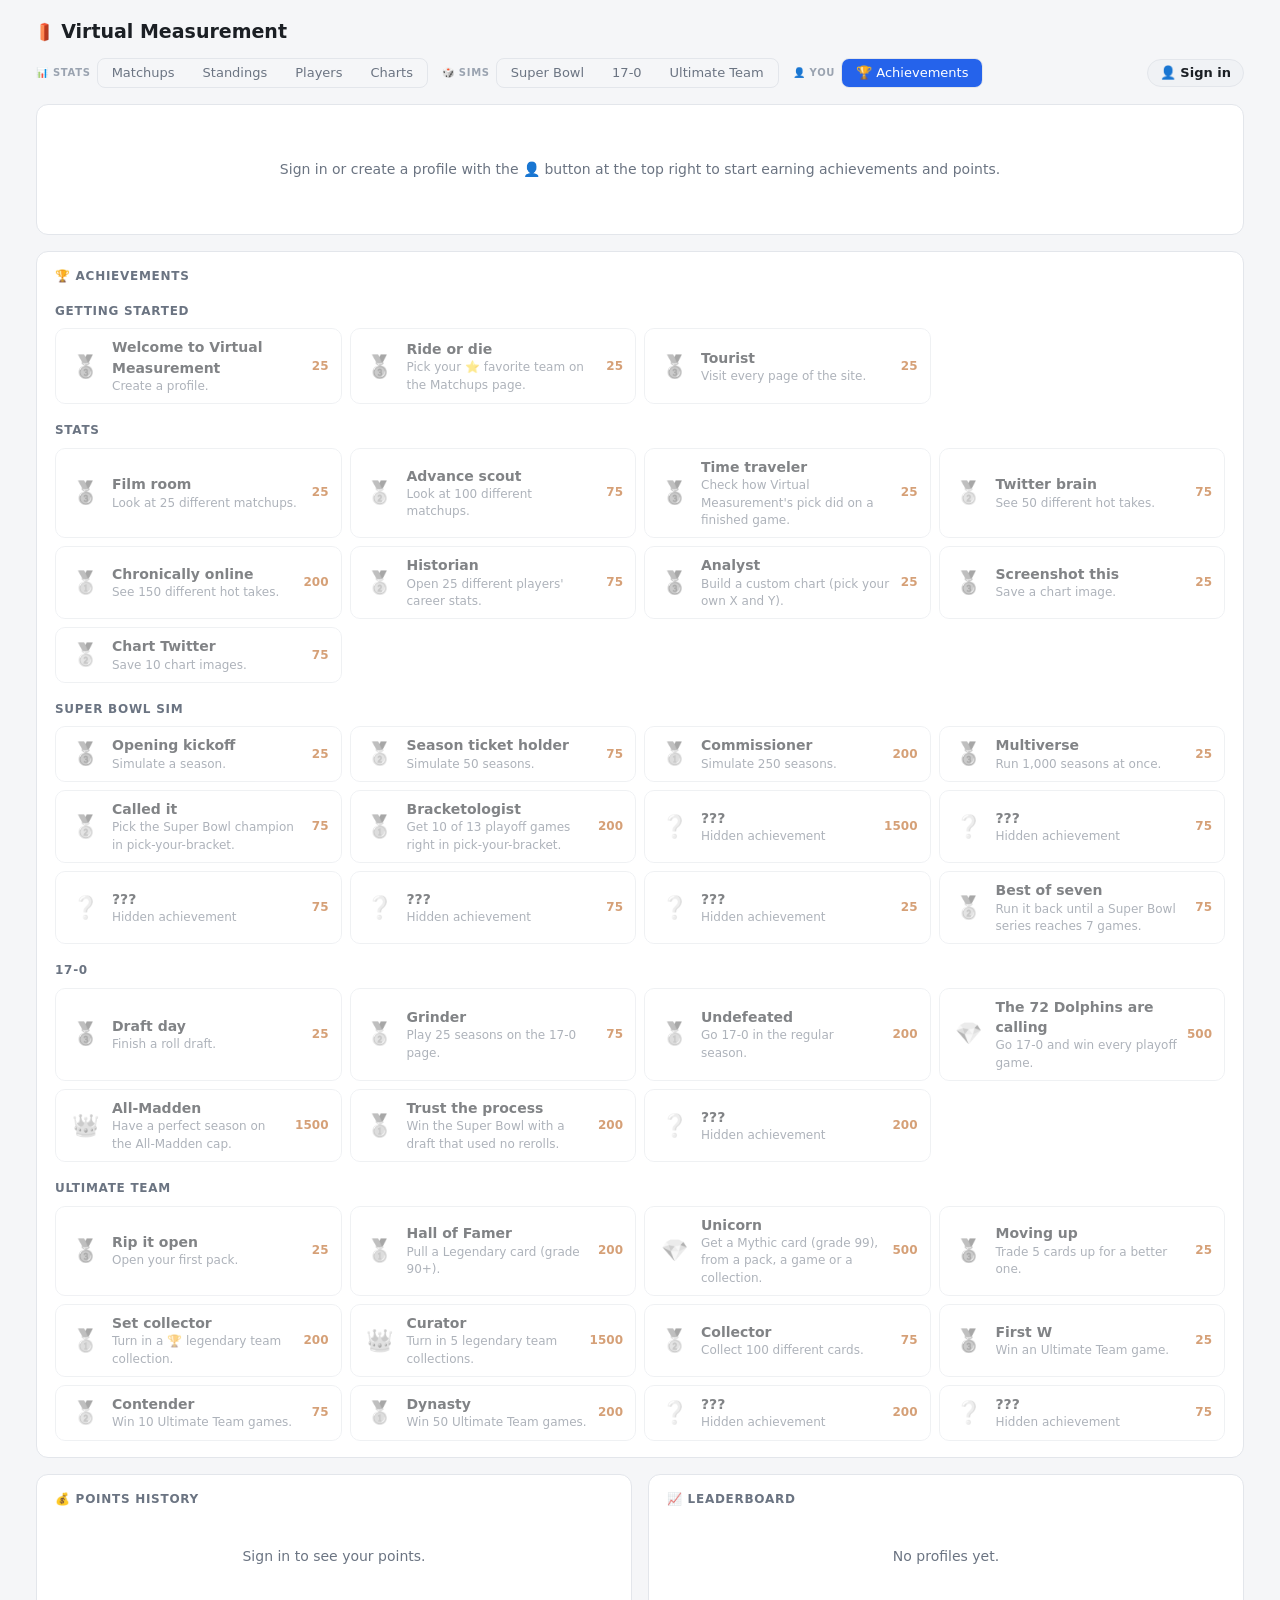
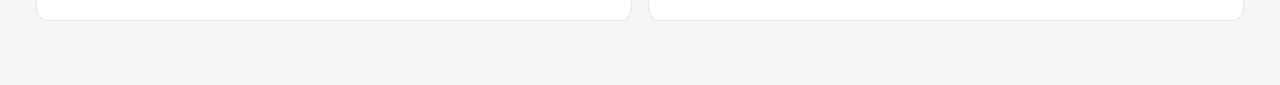
==== testnfl/app/achievements.html @ 1aec9056 "Initial Commit" ====
<!doctype html>
<html lang="en">
<head>
<meta charset="utf-8">
<meta name="viewport" content="width=device-width, initial-scale=1">
<title>Achievements · Virtual Measurement</title>
<link rel="icon" type="image/png" href="pylon.png">
<link rel="stylesheet" href="common.css">
<script src="achievements.js"></script>
<script src="profile.js"></script>
<style>
  [hidden] { display: none !important; }
  .sum { display: grid; grid-template-columns: repeat(auto-fit, minmax(170px, 1fr)); gap: 10px; }
  .tile { background: var(--soft); border-radius: 10px; padding: 10px 14px; }
  .tile .k { font-size: 11px; text-transform: uppercase; letter-spacing: .05em; color: var(--muted); }
  .tile .v { font-size: 24px; font-weight: 800; font-variant-numeric: tabular-nums; }
  .tile .v.gold { color: var(--gold); }
  .grp h3 { font-size: 12px; text-transform: uppercase; letter-spacing: .06em; color: var(--muted); margin: 18px 0 8px; }
  .achs { display: grid; grid-template-columns: repeat(auto-fill, minmax(250px, 1fr)); gap: 8px; }
  .ach { display: grid; grid-template-columns: 34px minmax(0, 1fr) auto; gap: 10px; align-items: center; border: 1px solid var(--border); border-radius: 10px; padding: 8px 12px; }
  .ach .ic { font-size: 22px; text-align: center; }
  .ach .n { font-weight: 750; } .ach .d { font-size: 12px; color: var(--muted); }
  .ach .p { font-size: 12px; font-weight: 750; color: var(--gold); white-space: nowrap; }
  .ach.locked { opacity: .55; } .ach.locked .ic { filter: grayscale(1); }
  .ach.got { border-color: color-mix(in srgb, var(--gold) 60%, transparent); background: color-mix(in srgb, var(--gold) 6%, transparent); }
  .bar { height: 5px; background: var(--border); border-radius: 3px; overflow: hidden; margin-top: 4px; } .bar > div { height: 100%; background: var(--accent); }
  .ledger, .board { width: 100%; border-collapse: collapse; font-size: 13px; }
  .ledger td, .ledger th, .board td, .board th { padding: 5px 6px; border-bottom: 1px solid var(--border); text-align: left; }
  .ledger th, .board th { font-size: 11px; text-transform: uppercase; letter-spacing: .05em; color: var(--muted); }
  .ledger td.num, .board td.num { text-align: right; font-variant-numeric: tabular-nums; }
  .plus { color: var(--win); font-weight: 700; } .minus { color: var(--loss); font-weight: 700; }
  .board tr.me td { font-weight: 800; background: color-mix(in srgb, var(--accent) 8%, transparent); }
  .cols2 { display: grid; grid-template-columns: 1fr 1fr; gap: 16px; } @media (max-width: 900px) { .cols2 { grid-template-columns: 1fr; } }
  .empty { padding: 24px; text-align: center; color: var(--muted); }
</style>
</head>
<body>
<main>
  <header>
    <h1><img src="pylon.png" alt="">Virtual Measurement</h1>
    <nav class="navs"><span class="ngrp"><span class="nlbl">📊 Stats</span><span class="nav"><a href="index.html">Matchups</a><a href="standings.html">Standings</a><a href="players.html">Players</a><a href="charts.html">Charts</a></span></span><span class="ngrp"><span class="nlbl">🎲 Sims</span><span class="nav"><a href="superbowl.html">Super Bowl</a><a href="perfect.html">17-0</a><a href="ultimate.html">Ultimate Team</a></span></span><span class="ngrp"><span class="nlbl">👤 You</span><span class="nav"><a href="achievements.html" class="on">🏆 Achievements</a></span></span></nav>
  </header>

  <div class="panel" id="who"></div>
  <div class="panel" id="list"></div>
  <div class="cols2">
    <div class="panel"><h2>💰 Points history</h2><div id="ledger"></div></div>
    <div class="panel"><h2>📈 Leaderboard</h2><div id="board"></div></div>
  </div>
</main>

<script>
const $ = id => document.getElementById(id);
const A = window.VM_ACHIEVEMENTS;
const esc = s => String(s).replace(/[&<>"]/g, c => ({ '&': '&amp;', '<': '&lt;', '>': '&gt;', '"': '&quot;' }[c]));
const when = iso => new Date(iso).toLocaleDateString(undefined, { month: 'short', day: 'numeric', year: 'numeric' });
async function draw() {
  if (!location.protocol.startsWith('http')) { $('who').innerHTML = '<p class="empty">Achievements need the server: open the site with start.bat.</p>'; return; }
  const id = VM.profile();
  const [list, mine] = await Promise.all([
    fetch('/api/profiles').then(r => r.json()).then(r => r.profiles || []).catch(() => []),
    id ? fetch('/api/profiles/' + id).then(r => r.json()).then(r => (r.ok ? r.profile : null)).catch(() => null) : null,
  ]);
  const total = A.LIST.reduce((a, x) => a + x.pts, 0);
  // the leaderboard (points earned, so spending on packs doesn't drop you down)
  $('board').innerHTML = list.length ? `<table class="board"><tr><th>#</th><th>Profile</th><th class="num">Achievements</th><th class="num">Earned</th></tr>` +
    list.map((p, i) => `<tr class="${p.id === id ? 'me' : ''}"><td>${i + 1}</td><td>${esc(p.name)}</td><td class="num">${p.unlocked} / ${A.LIST.length}</td><td class="num">${p.earned.toLocaleString()}</td></tr>`).join('') + '</table>'
    : '<p class="empty">No profiles yet.</p>';
  if (!mine) {
    $('who').innerHTML = '<p class="empty">Sign in or create a profile with the 👤 button at the top right to start earning achievements and points.</p>';
    $('ledger').innerHTML = '<p class="empty">Sign in to see your points.</p>';
    drawList(null); return;
  }
  const earned = mine.ledger.filter(l => l.pts > 0 && !l.sale).reduce((a, l) => a + l.pts, 0);
  $('who').innerHTML = `<h2>👤 ${esc(mine.name)}</h2><div class="sum">
    <div class="tile"><div class="k">Points to spend</div><div class="v gold">${mine.balance.toLocaleString()}</div></div>
    <div class="tile"><div class="k">Points earned</div><div class="v">${earned.toLocaleString()}</div></div>
    <div class="tile"><div class="k">Achievements</div><div class="v">${Object.keys(mine.achievements).length} / ${A.LIST.length}</div></div>
    <div class="tile"><div class="k">Profile since</div><div class="v" style="font-size:18px">${when(mine.created)}</div></div></div>
    <p class="muted" style="font-size:12px;margin:10px 0 0">Spend points on packs in <a href="ultimate.html">🃏 Ultimate Team</a>, which also gives 300 free points a day. ${total.toLocaleString()} points are up for grabs in achievements.</p>`;
  $('ledger').innerHTML = mine.ledger.length ? `<table class="ledger"><tr><th>When</th><th>What</th><th class="num">Points</th></tr>` +
    [...mine.ledger].reverse().slice(0, 60).map(l => `<tr><td>${when(l.at)}</td><td>${esc(l.reason)}</td><td class="num ${l.pts >= 0 ? 'plus' : 'minus'}">${l.pts >= 0 ? '+' : '−'}${Math.abs(l.pts).toLocaleString()}</td></tr>`).join('') + '</table>'
    : '<p class="empty">No points yet.</p>';
  drawList(mine);
}
function drawList(mine) {
  const groups = [...new Set(A.LIST.map(a => a.group))];
  const prog = a => { if (!mine) return null; const v = a.counter ? mine.counters[a.counter] || 0 : a.set ? (mine.sets[a.set] || []).length : null; return v === null ? null : Math.min(v, a.goal); };
  $('list').innerHTML = `<h2>🏆 Achievements</h2>` + groups.map(g => `<div class="grp"><h3>${g}</h3><div class="achs">${A.LIST.filter(a => a.group === g).map(a => {
    const got = mine?.achievements[a.key], secret = a.hidden && !got, p = prog(a);
    return `<div class="ach ${got ? 'got' : 'locked'}" data-tip="${esc(`<b>${a.icon} ${a.tier[0].toUpperCase() + a.tier.slice(1)} · ${a.pts} points</b>${secret ? 'A hidden achievement: find it by playing.' : a.desc}${got ? `<br><br>Unlocked ${when(got)}` : ''}`)}">
      <span class="ic">${secret ? '❔' : a.icon}</span><span><div class="n">${secret ? '???' : esc(a.name)}</div><div class="d">${secret ? 'Hidden achievement' : esc(a.desc)}</div>
      ${!got && p !== null && !secret ? `<div class="bar"><div style="width:${100 * p / a.goal}%"></div></div><div class="d">${p} / ${a.goal}</div>` : ''}</span>
      <span class="p">${got ? '✓ ' : ''}${a.pts}</span></div>`;
  }).join('')}</div></div>`).join('');
}
draw();
// refresh when the profile changes (signing in or out in the 👤 menu)
let last = VM.profile(); setInterval(() => { if (VM.profile() !== last) { last = VM.profile(); draw(); } }, 800);
window.addEventListener("vm:update", draw); // progress or unlocks from this page

// ---------- tooltip ----------
const tipEl = Object.assign(document.createElement('div'), { id: 'tip' });
document.body.appendChild(tipEl);
document.addEventListener('mouseover', e => {
  const t = e.target.closest('[data-tip]');
  if (!t || !t.dataset.tip) { tipEl.style.display = 'none'; return; }
  tipEl.innerHTML = t.dataset.tip; tipEl.style.display = 'block';
  const r = t.getBoundingClientRect();
  tipEl.style.left = Math.max(8, Math.min(r.left, innerWidth - tipEl.offsetWidth - 8)) + 'px';
  tipEl.style.top = (r.bottom + 6 + tipEl.offsetHeight > innerHeight ? r.top - tipEl.offsetHeight - 6 : r.bottom + 6) + 'px';
});
</script>
<script src="glossary.js"></script>
</body>
</html>
---- testnfl/app/common.css ----
/* Shared look for the Standings and Players pages (the Matchups page keeps its own copy of these basics). */
:root {
  color-scheme: light dark;
  --bg: #f5f6f8; --panel: #ffffff; --text: #1b1f24; --muted: #6b7482; --faint: #9aa3b0; --border: #e3e6eb;
  --accent: #2563eb; --win: #15803d; --loss: #b91c1c; --soft: #f0f2f5; --gold: #b45309;
}
@media (prefers-color-scheme: dark) {
  :root {
    --bg: #0f1216; --panel: #171b21; --text: #e6e9ee; --muted: #8b95a5; --faint: #5d6675; --border: #262c35;
    --accent: #60a5fa; --win: #4ade80; --loss: #f87171; --soft: #1e232b; --gold: #fbbf24;
  }
}
* { box-sizing: border-box; }
body { margin: 0; background: var(--bg); color: var(--text); font: 14px/1.45 system-ui, -apple-system, "Segoe UI", sans-serif; }
main { max-width: 1240px; margin: 0 auto; padding: 18px 16px 48px; }
button, select, input { font: inherit; color: inherit; }
select { padding: 4px 6px; border-radius: 6px; border: 1px solid var(--border); background: var(--panel); }
a { color: inherit; }
.muted { color: var(--muted); }
.W { color: var(--win); } .L { color: var(--loss); }
.panel { background: var(--panel); border: 1px solid var(--border); border-radius: 12px; padding: 16px 18px; margin-bottom: 16px; }
h2 { font-size: 12px; text-transform: uppercase; letter-spacing: .06em; color: var(--muted); margin: 0 0 12px; font-weight: 600; }
[data-tip] { cursor: help; }
.tipped { border-bottom: 1px dotted var(--faint); }

/* Header + page nav */
header { display: flex; justify-content: space-between; align-items: center; gap: 12px; flex-wrap: wrap; margin-bottom: 16px; }
h1 { font-size: 19px; margin: 0; display: flex; align-items: center; gap: 8px; }
h1 img { height: 24px; }
.nav { display: inline-flex; border: 1px solid var(--border); border-radius: 8px; overflow: hidden; font-size: 13px; }
.nav a { padding: 5px 14px; text-decoration: none; color: var(--muted); }
.nav a:hover { color: var(--text); background: var(--soft); }
.nav a.on { background: var(--accent); color: #fff; }
/* two groups: the stats pages and the simulators */
.navs { display: inline-flex; align-items: center; gap: 14px; flex-wrap: wrap; }
.ngrp { display: inline-flex; align-items: center; gap: 6px; }
.nlbl { font-size: 10px; text-transform: uppercase; letter-spacing: .07em; color: var(--faint); font-weight: 700; }
.seg { display: inline-flex; border: 1px solid var(--border); border-radius: 8px; overflow: hidden; font-size: 13px; }
.seg button { border: 0; background: none; padding: 5px 14px; cursor: pointer; }
.seg button.on { background: var(--accent); color: #fff; }

/* Tables */
.scroll { overflow-x: auto; }
table.stat { width: 100%; border-collapse: collapse; font-variant-numeric: tabular-nums; }
.stat th, .stat td { padding: 6px 8px; border-bottom: 1px solid var(--border); text-align: right; white-space: nowrap; }
.stat th { font-size: 11px; text-transform: uppercase; letter-spacing: .04em; color: var(--muted); font-weight: 600; }
.stat th.sort { cursor: pointer; } .stat th.sort:hover { color: var(--text); } .stat th.on { color: var(--accent); }
.stat td.l, .stat th.l { text-align: left; }
.stat tr:hover td { background: var(--soft); }
.logo { height: 22px; width: 22px; object-fit: contain; vertical-align: -6px; margin-right: 6px; }
.slogo { height: 16px; width: 16px; object-fit: contain; vertical-align: -3px; margin-right: 4px; }
.head { height: 32px; width: 32px; border-radius: 50%; object-fit: cover; background: var(--soft); vertical-align: middle; margin-right: 8px; }
.teamlink { text-decoration: none; font-weight: 600; cursor: pointer; }
.teamlink:hover { text-decoration: underline; }

#tip { position: fixed; z-index: 30; max-width: 320px; background: var(--text); color: var(--bg); padding: 8px 10px;
  border-radius: 6px; font-size: 12px; line-height: 1.45; pointer-events: none; display: none; box-shadow: 0 4px 14px rgba(0,0,0,.25); }
#tip b { display: block; margin-bottom: 2px; }
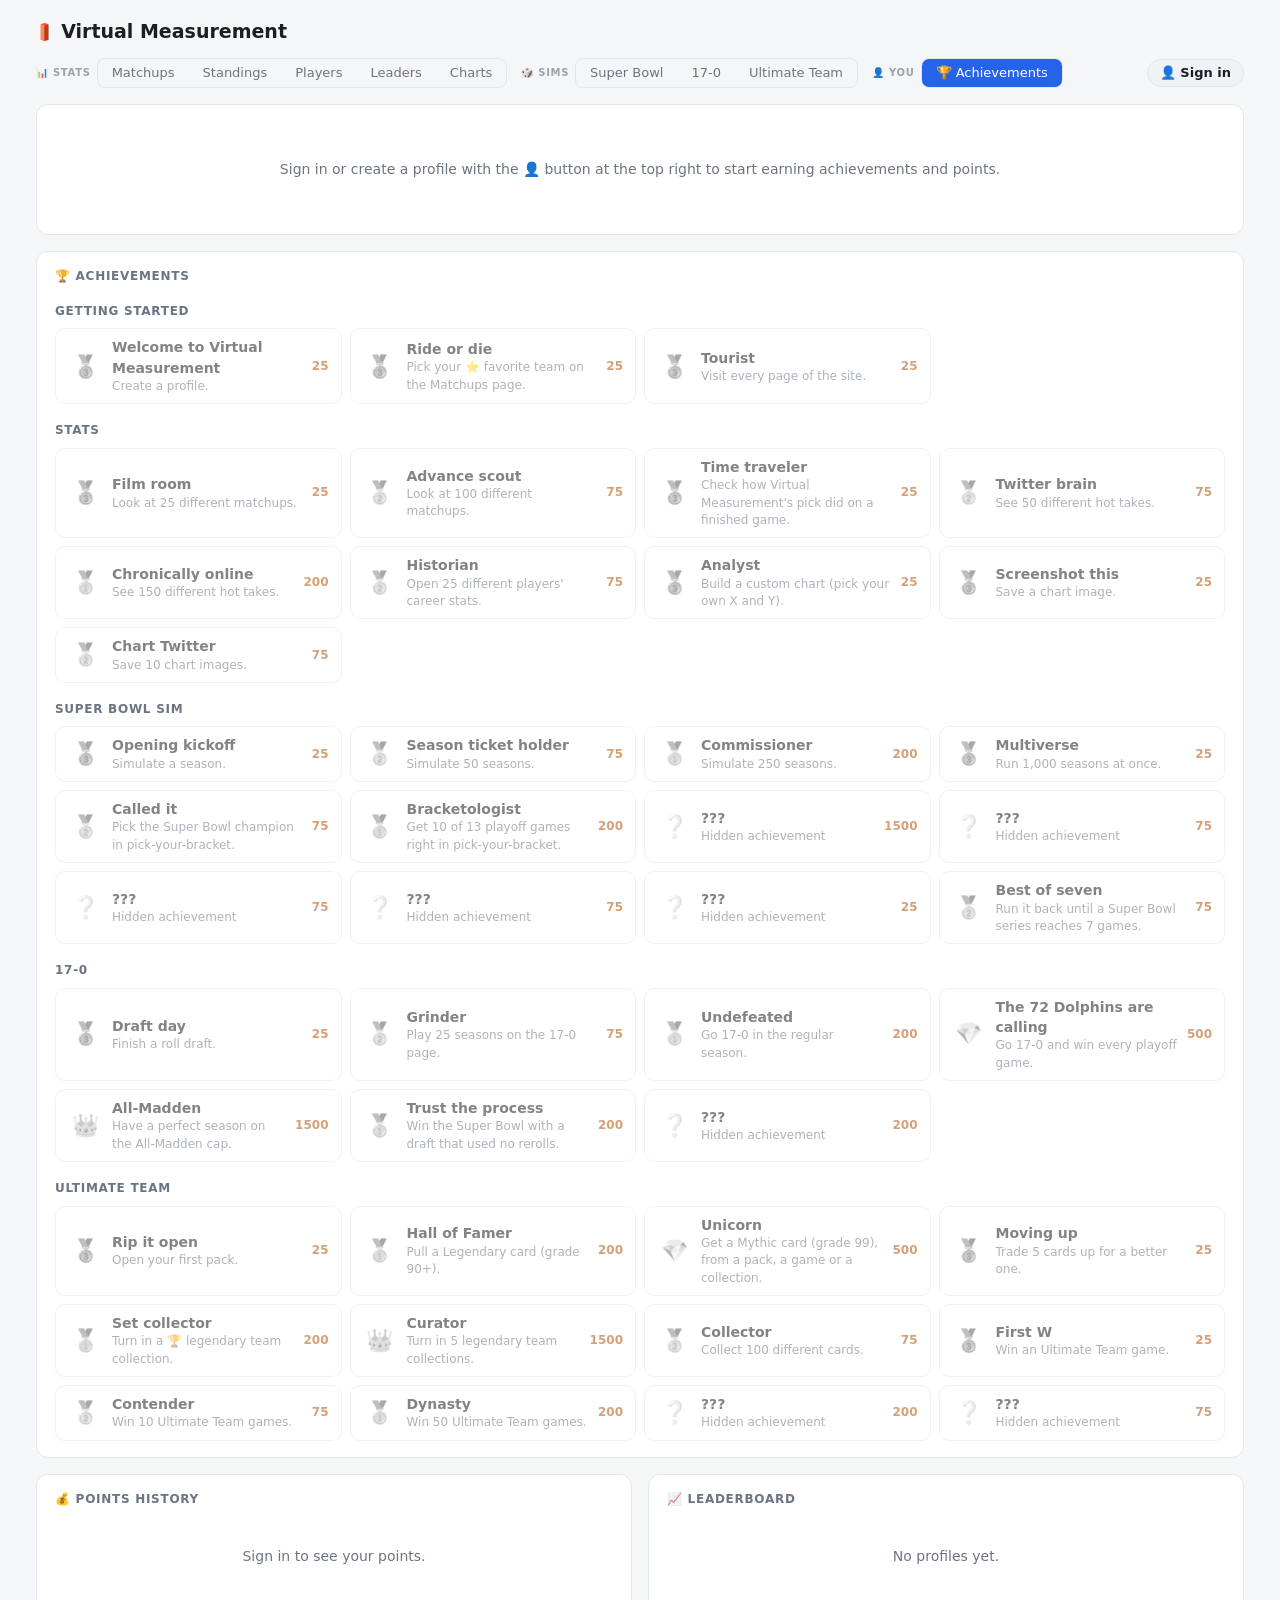
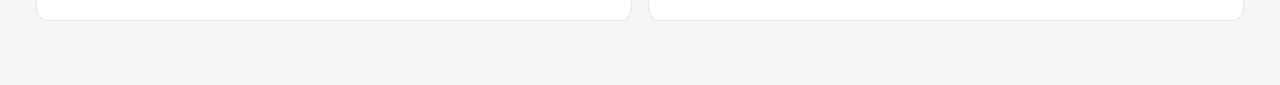
==== commit 612ed3a2: "Add stat ticker, Leaders page, live scores and new UT cards - Stat ticker on every page: weekly lead" ====
--- a/testnfl/app/achievements.html
+++ b/testnfl/app/achievements.html
@@ -8,6 +8,7 @@
 <link rel="stylesheet" href="common.css">
 <script src="achievements.js"></script>
 <script src="profile.js"></script>
+<script src="ticker.js" defer></script>
 <style>
   [hidden] { display: none !important; }
   .sum { display: grid; grid-template-columns: repeat(auto-fit, minmax(170px, 1fr)); gap: 10px; }
@@ -38,7 +39,7 @@
 <main>
   <header>
     <h1><img src="pylon.png" alt="">Virtual Measurement</h1>
-    <nav class="navs"><span class="ngrp"><span class="nlbl">📊 Stats</span><span class="nav"><a href="index.html">Matchups</a><a href="standings.html">Standings</a><a href="players.html">Players</a><a href="charts.html">Charts</a></span></span><span class="ngrp"><span class="nlbl">🎲 Sims</span><span class="nav"><a href="superbowl.html">Super Bowl</a><a href="perfect.html">17-0</a><a href="ultimate.html">Ultimate Team</a></span></span><span class="ngrp"><span class="nlbl">👤 You</span><span class="nav"><a href="achievements.html" class="on">🏆 Achievements</a></span></span></nav>
+    <nav class="navs"><span class="ngrp"><span class="nlbl">📊 Stats</span><span class="nav"><a href="index.html">Matchups</a><a href="standings.html">Standings</a><a href="players.html">Players</a><a href="leaders.html">Leaders</a><a href="charts.html">Charts</a></span></span><span class="ngrp"><span class="nlbl">🎲 Sims</span><span class="nav"><a href="superbowl.html">Super Bowl</a><a href="perfect.html">17-0</a><a href="ultimate.html">Ultimate Team</a></span></span><span class="ngrp"><span class="nlbl">👤 You</span><span class="nav"><a href="achievements.html" class="on">🏆 Achievements</a></span></span></nav>
   </header>
 
   <div class="panel" id="who"></div>
--- a/testnfl/app/common.css
+++ b/testnfl/app/common.css
@@ -35,6 +35,7 @@
 .navs { display: inline-flex; align-items: center; gap: 14px; flex-wrap: wrap; }
 .ngrp { display: inline-flex; align-items: center; gap: 6px; }
 .nlbl { font-size: 10px; text-transform: uppercase; letter-spacing: .07em; color: var(--faint); font-weight: 700; }
+@media (max-width: 520px) { .navs, .ngrp { max-width: 100%; flex-wrap: wrap; } .nav { flex-wrap: wrap; max-width: 100%; } .nav a { padding: 5px 9px; } }
 .seg { display: inline-flex; border: 1px solid var(--border); border-radius: 8px; overflow: hidden; font-size: 13px; }
 .seg button { border: 0; background: none; padding: 5px 14px; cursor: pointer; }
 .seg button.on { background: var(--accent); color: #fff; }
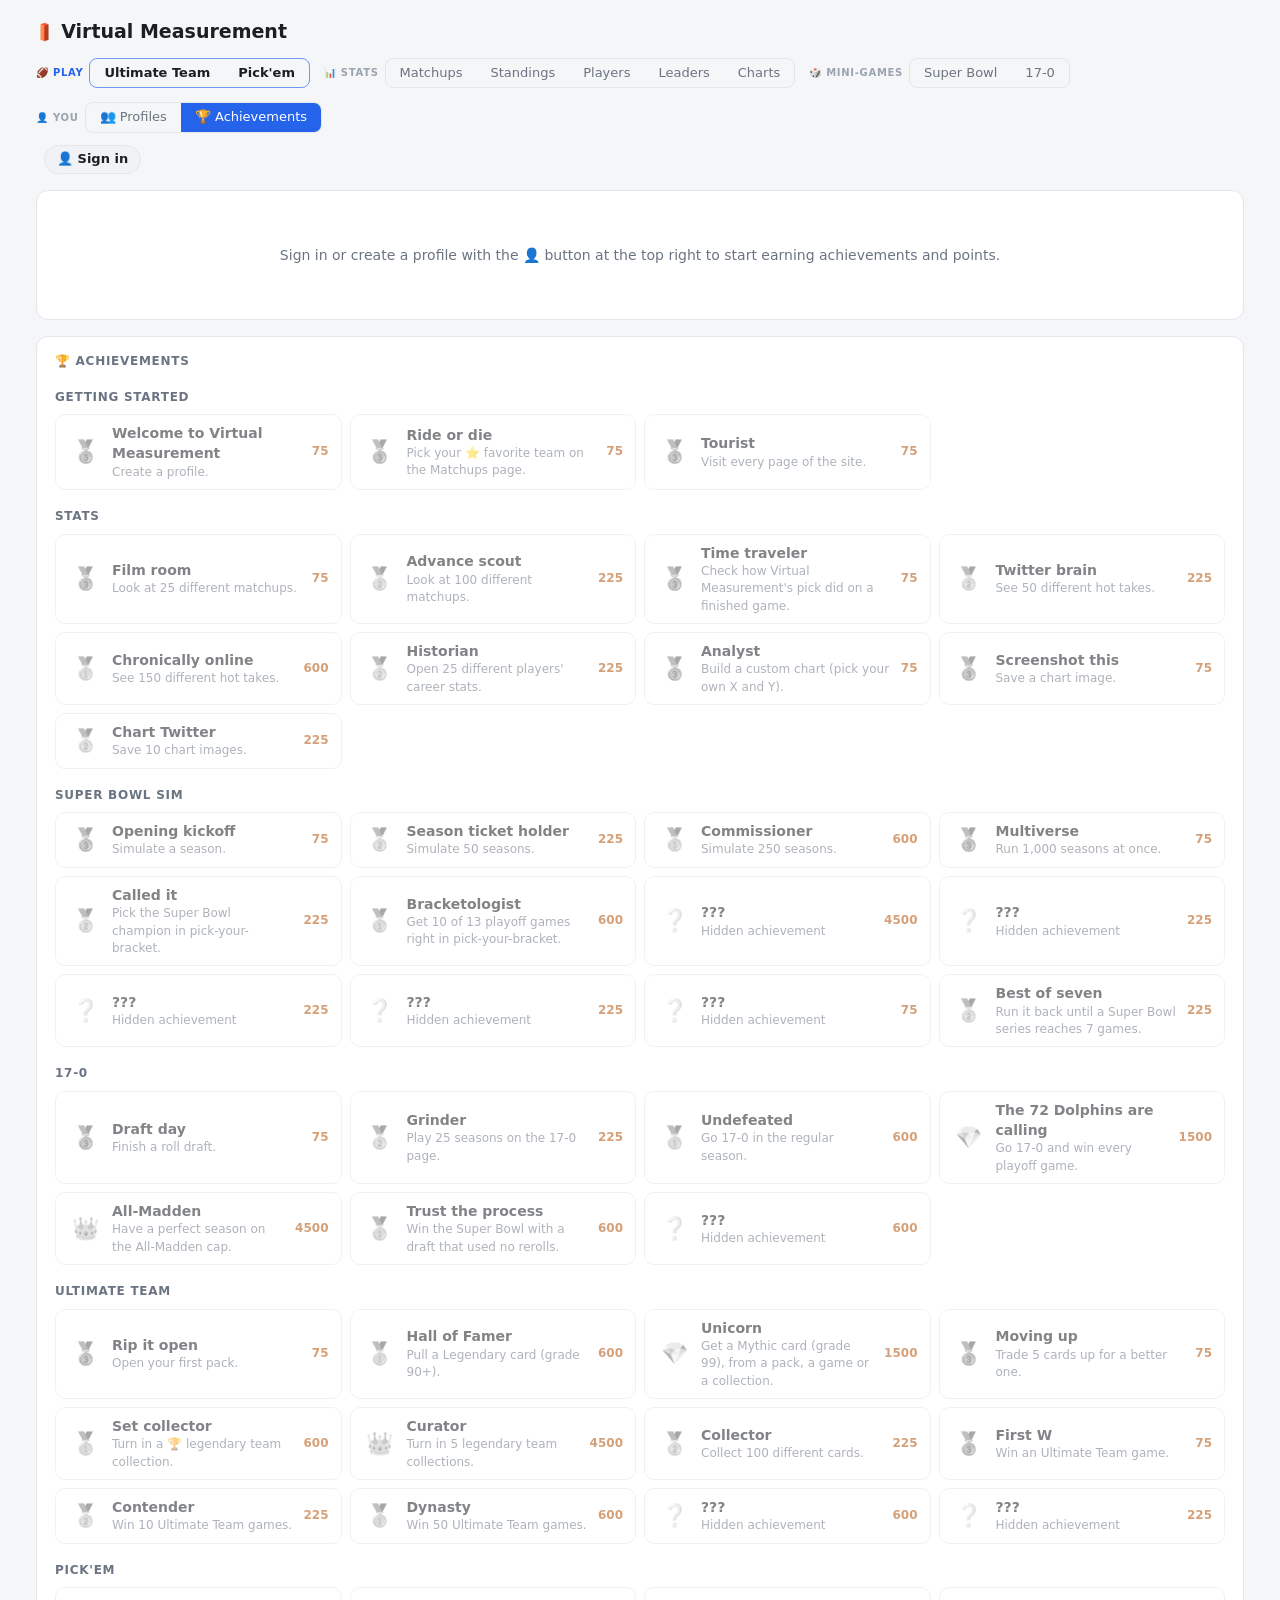
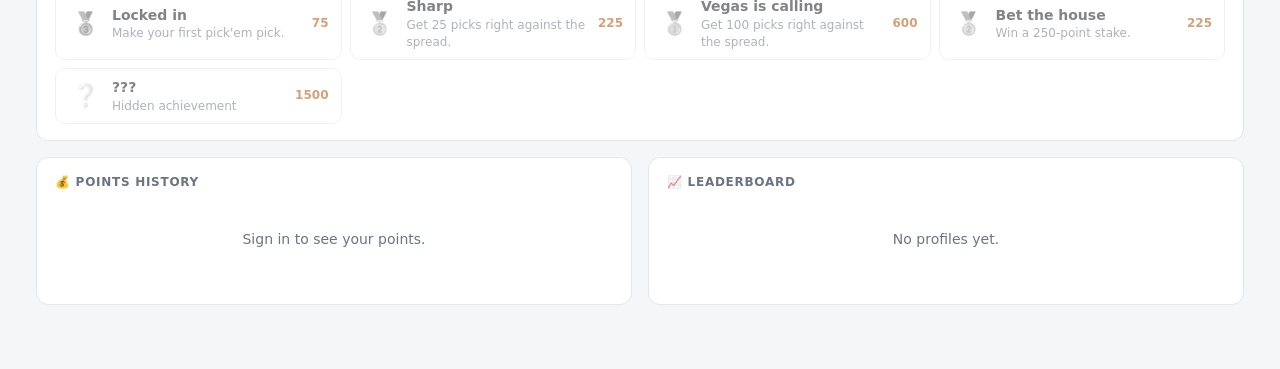
==== commit cea94bcc: "Add Pick'em, profiles, competitive lineups and catch-up rewards - Pick'em: pick every game against t" ====
--- a/testnfl/app/achievements.html
+++ b/testnfl/app/achievements.html
@@ -39,7 +39,7 @@
 <main>
   <header>
     <h1><img src="pylon.png" alt="">Virtual Measurement</h1>
-    <nav class="navs"><span class="ngrp"><span class="nlbl">📊 Stats</span><span class="nav"><a href="index.html">Matchups</a><a href="standings.html">Standings</a><a href="players.html">Players</a><a href="leaders.html">Leaders</a><a href="charts.html">Charts</a></span></span><span class="ngrp"><span class="nlbl">🎲 Sims</span><span class="nav"><a href="superbowl.html">Super Bowl</a><a href="perfect.html">17-0</a><a href="ultimate.html">Ultimate Team</a></span></span><span class="ngrp"><span class="nlbl">👤 You</span><span class="nav"><a href="achievements.html" class="on">🏆 Achievements</a></span></span></nav>
+    <nav class="navs"><span class="ngrp main"><span class="nlbl">🏈 Play</span><span class="nav"><a href="ultimate.html">Ultimate Team</a><a href="pickem.html">Pick'em</a></span></span><span class="ngrp"><span class="nlbl">📊 Stats</span><span class="nav"><a href="index.html">Matchups</a><a href="standings.html">Standings</a><a href="players.html">Players</a><a href="leaders.html">Leaders</a><a href="charts.html">Charts</a></span></span><span class="ngrp"><span class="nlbl">🎲 Mini-games</span><span class="nav"><a href="superbowl.html">Super Bowl</a><a href="perfect.html">17-0</a></span></span><span class="ngrp"><span class="nlbl">👤 You</span><span class="nav"><a href="profiles.html">👥 Profiles</a><a href="achievements.html" class="on">🏆 Achievements</a></span></span></nav>
   </header>
 
   <div class="panel" id="who"></div>
@@ -65,7 +65,7 @@
   const total = A.LIST.reduce((a, x) => a + x.pts, 0);
   // the leaderboard (points earned, so spending on packs doesn't drop you down)
   $('board').innerHTML = list.length ? `<table class="board"><tr><th>#</th><th>Profile</th><th class="num">Achievements</th><th class="num">Earned</th></tr>` +
-    list.map((p, i) => `<tr class="${p.id === id ? 'me' : ''}"><td>${i + 1}</td><td>${esc(p.name)}</td><td class="num">${p.unlocked} / ${A.LIST.length}</td><td class="num">${p.earned.toLocaleString()}</td></tr>`).join('') + '</table>'
+    list.map((p, i) => `<tr class="${p.id === id ? 'me' : ''}"><td>${i + 1}</td><td><a href="profiles.html?id=${encodeURIComponent(p.id)}" style="color:inherit">${esc(p.name)}</a></td><td class="num">${p.unlocked} / ${A.LIST.length}</td><td class="num">${p.earned.toLocaleString()}</td></tr>`).join('') + '</table>'
     : '<p class="empty">No profiles yet.</p>';
   if (!mine) {
     $('who').innerHTML = '<p class="empty">Sign in or create a profile with the 👤 button at the top right to start earning achievements and points.</p>';
--- a/testnfl/app/common.css
+++ b/testnfl/app/common.css
@@ -34,6 +34,7 @@
 /* two groups: the stats pages and the simulators */
 .navs { display: inline-flex; align-items: center; gap: 14px; flex-wrap: wrap; }
 .ngrp { display: inline-flex; align-items: center; gap: 6px; }
+.ngrp.main .nav { border-color: color-mix(in srgb, var(--accent) 60%, var(--border)); font-weight: 650; } .ngrp.main .nav a:not(.on) { color: var(--text); } .ngrp.main .nlbl { color: var(--accent); }
 .nlbl { font-size: 10px; text-transform: uppercase; letter-spacing: .07em; color: var(--faint); font-weight: 700; }
 @media (max-width: 520px) { .navs, .ngrp { max-width: 100%; flex-wrap: wrap; } .nav { flex-wrap: wrap; max-width: 100%; } .nav a { padding: 5px 9px; } }
 .seg { display: inline-flex; border: 1px solid var(--border); border-radius: 8px; overflow: hidden; font-size: 13px; }
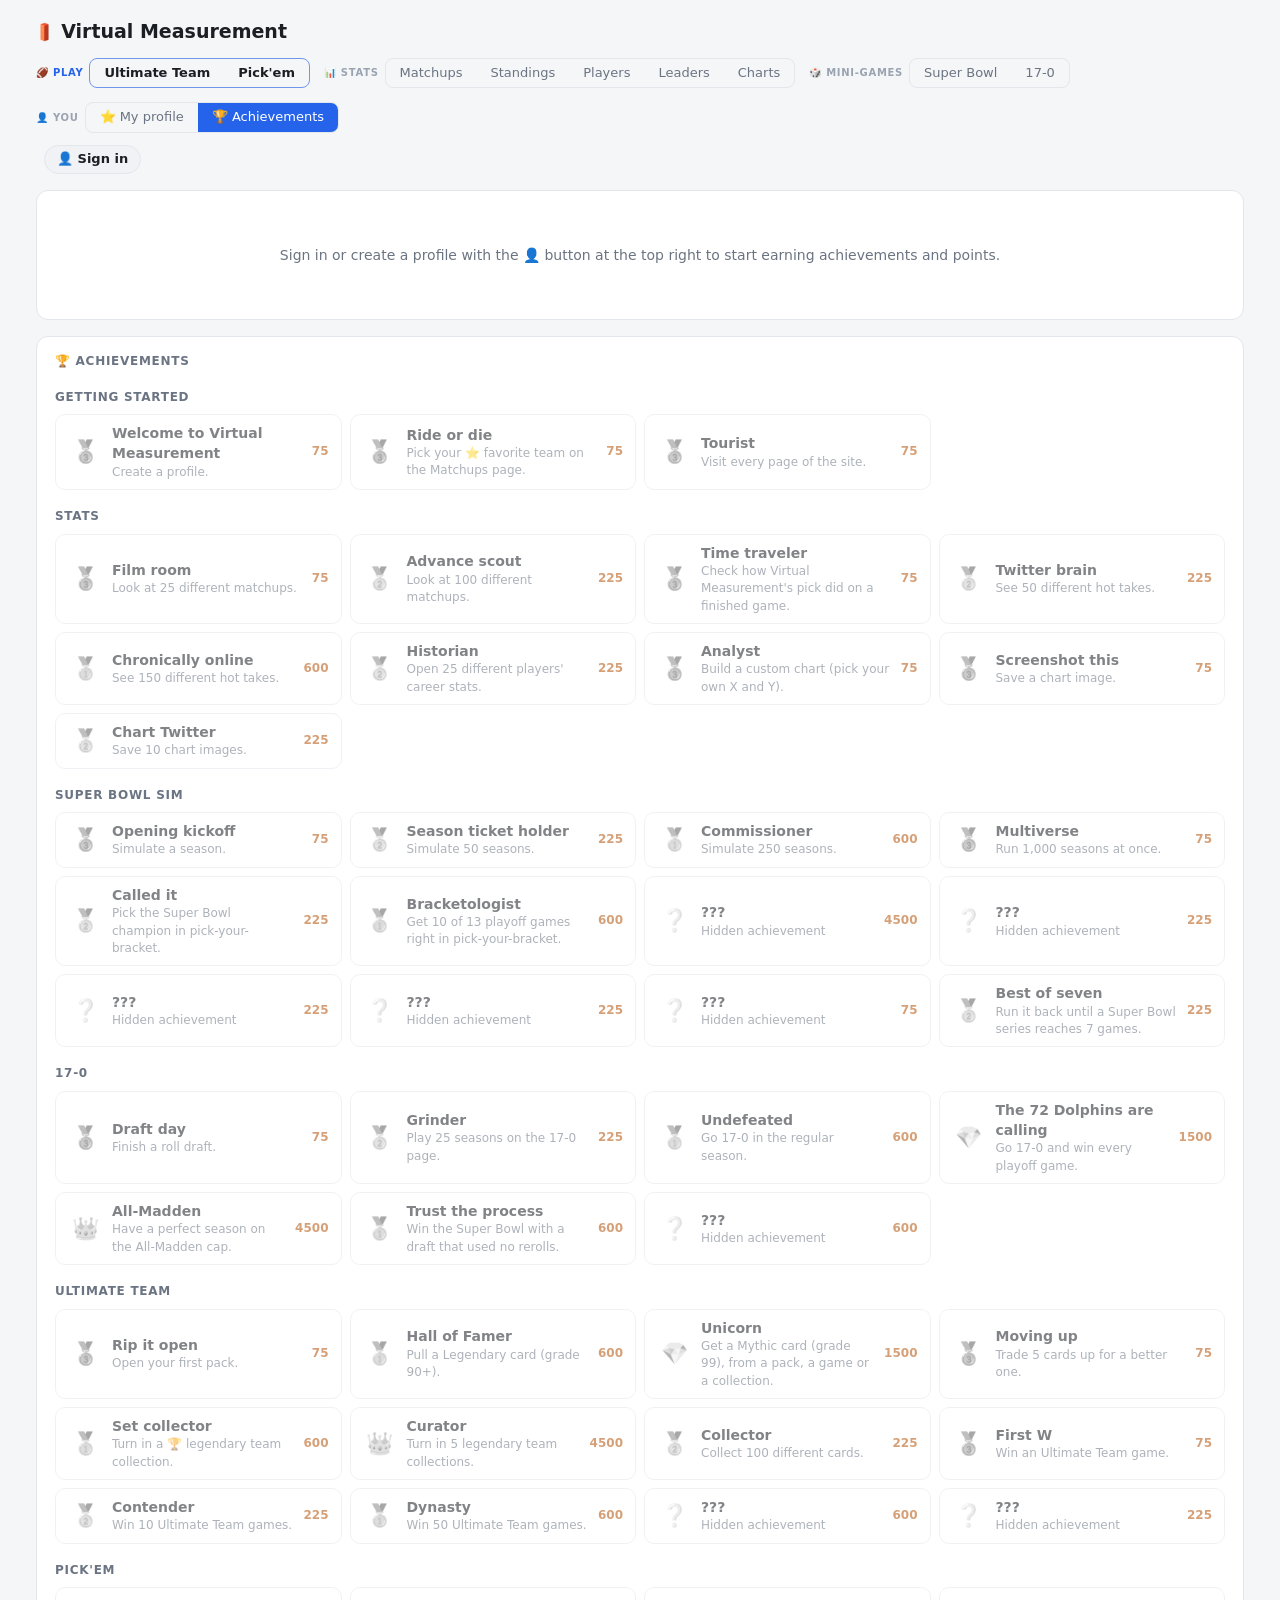
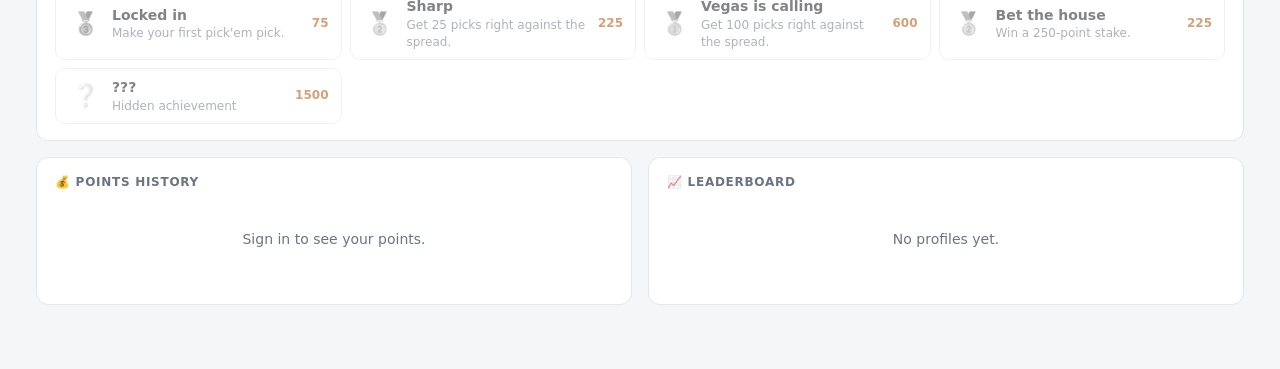
==== commit 8e077211: "Profile hover cards, clickable names and My profile - Hovering a player's name (queue, leaderboards," ====
--- a/testnfl/app/achievements.html
+++ b/testnfl/app/achievements.html
@@ -39,7 +39,7 @@
 <main>
   <header>
     <h1><img src="pylon.png" alt="">Virtual Measurement</h1>
-    <nav class="navs"><span class="ngrp main"><span class="nlbl">🏈 Play</span><span class="nav"><a href="ultimate.html">Ultimate Team</a><a href="pickem.html">Pick'em</a></span></span><span class="ngrp"><span class="nlbl">📊 Stats</span><span class="nav"><a href="index.html">Matchups</a><a href="standings.html">Standings</a><a href="players.html">Players</a><a href="leaders.html">Leaders</a><a href="charts.html">Charts</a></span></span><span class="ngrp"><span class="nlbl">🎲 Mini-games</span><span class="nav"><a href="superbowl.html">Super Bowl</a><a href="perfect.html">17-0</a></span></span><span class="ngrp"><span class="nlbl">👤 You</span><span class="nav"><a href="profiles.html">👥 Profiles</a><a href="achievements.html" class="on">🏆 Achievements</a></span></span></nav>
+    <nav class="navs"><span class="ngrp main"><span class="nlbl">🏈 Play</span><span class="nav"><a href="ultimate.html">Ultimate Team</a><a href="pickem.html">Pick'em</a></span></span><span class="ngrp"><span class="nlbl">📊 Stats</span><span class="nav"><a href="index.html">Matchups</a><a href="standings.html">Standings</a><a href="players.html">Players</a><a href="leaders.html">Leaders</a><a href="charts.html">Charts</a></span></span><span class="ngrp"><span class="nlbl">🎲 Mini-games</span><span class="nav"><a href="superbowl.html">Super Bowl</a><a href="perfect.html">17-0</a></span></span><span class="ngrp"><span class="nlbl">👤 You</span><span class="nav"><a href="profiles.html">⭐ My profile</a><a href="achievements.html" class="on">🏆 Achievements</a></span></span></nav>
   </header>
 
   <div class="panel" id="who"></div>
@@ -65,7 +65,7 @@
   const total = A.LIST.reduce((a, x) => a + x.pts, 0);
   // the leaderboard (points earned, so spending on packs doesn't drop you down)
   $('board').innerHTML = list.length ? `<table class="board"><tr><th>#</th><th>Profile</th><th class="num">Achievements</th><th class="num">Earned</th></tr>` +
-    list.map((p, i) => `<tr class="${p.id === id ? 'me' : ''}"><td>${i + 1}</td><td><a href="profiles.html?id=${encodeURIComponent(p.id)}" style="color:inherit">${esc(p.name)}</a></td><td class="num">${p.unlocked} / ${A.LIST.length}</td><td class="num">${p.earned.toLocaleString()}</td></tr>`).join('') + '</table>'
+    list.map((p, i) => `<tr class="${p.id === id ? 'me' : ''}"><td>${i + 1}</td><td><a href="profiles.html?id=${encodeURIComponent(p.id)}" data-vmuser="${esc(p.id)}" style="color:inherit">${esc(p.name)}</a></td><td class="num">${p.unlocked} / ${A.LIST.length}</td><td class="num">${p.earned.toLocaleString()}</td></tr>`).join('') + '</table>'
     : '<p class="empty">No profiles yet.</p>';
   if (!mine) {
     $('who').innerHTML = '<p class="empty">Sign in or create a profile with the 👤 button at the top right to start earning achievements and points.</p>';
